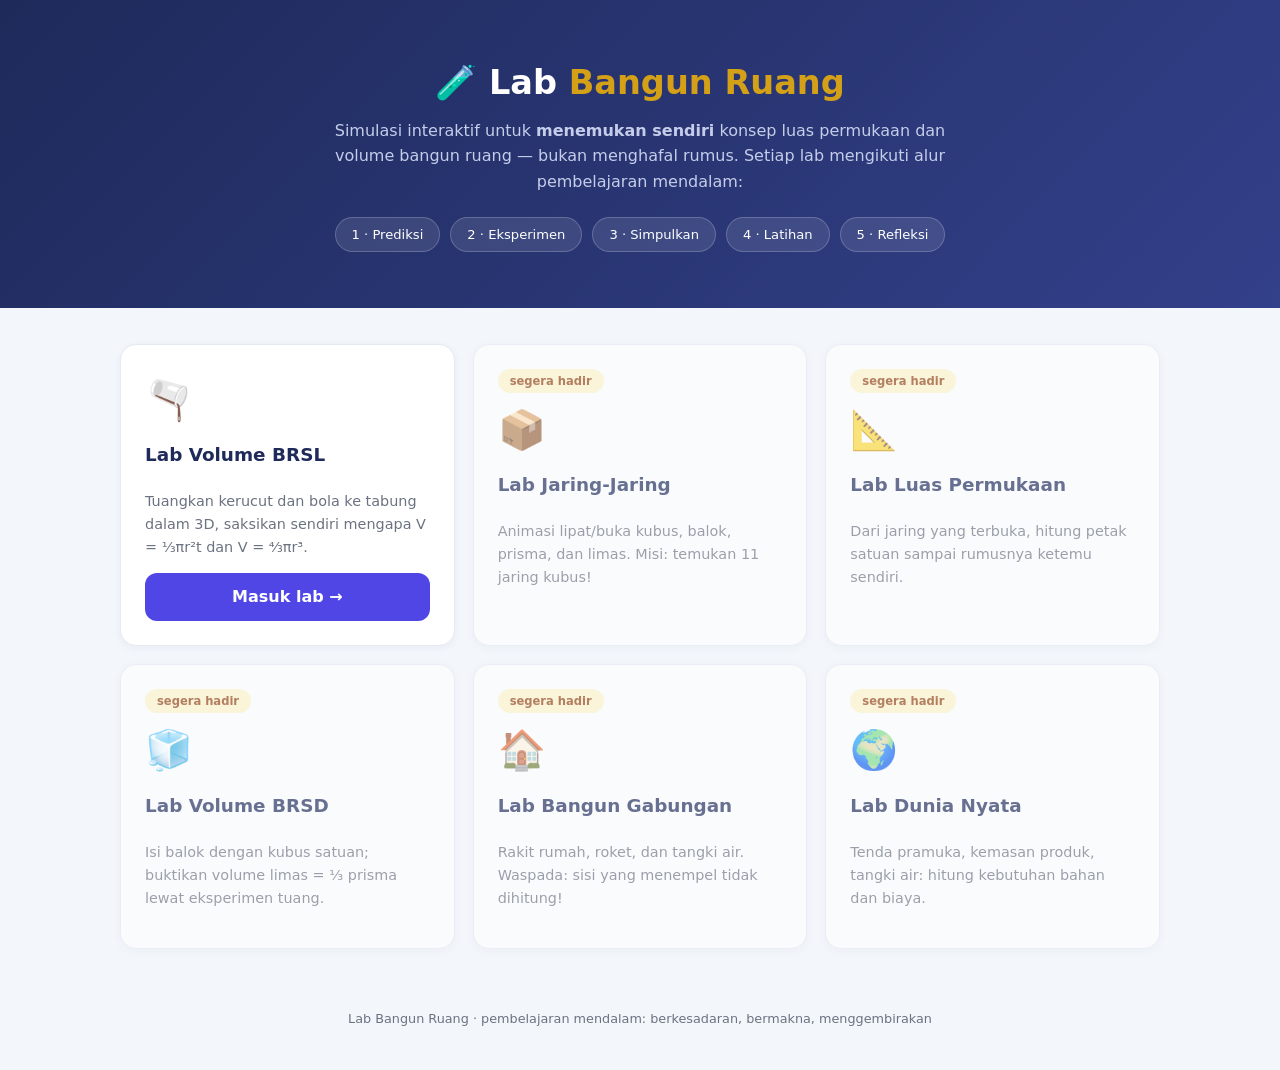
==== index.html @ dd234cab "Lab Bangun Ruang v1: portal + Lab Volume BRSL (prediksi, eksperimen 3D, simpulan, latihan, refleksi)" ====
<!DOCTYPE html>
<html lang="id">
<head>
<meta charset="UTF-8">
<meta name="viewport" content="width=device-width, initial-scale=1.0">
<title>Lab Bangun Ruang</title>
<style>
:root{--navy:#1e2a5a;--indigo:#4f46e5;--gold:#d4a017;--bg:#f3f6fb;--ink:#1f2937;--muted:#6b7280;--line:#e5e9f2}
*{box-sizing:border-box}body{margin:0;font-family:"Segoe UI",system-ui,sans-serif;background:var(--bg);color:var(--ink);line-height:1.6}
.hero{background:linear-gradient(135deg,var(--navy),#33408a);color:#fff;padding:56px 24px;text-align:center}
.hero h1{margin:0 0 8px;font-size:2.1rem}.hero h1 b{color:var(--gold)}
.hero p{color:#c6cdea;max-width:640px;margin:0 auto}
.flow{display:flex;gap:10px;justify-content:center;flex-wrap:wrap;margin-top:22px}
.flow span{background:rgba(255,255,255,.1);border:1px solid rgba(255,255,255,.2);padding:6px 16px;border-radius:999px;font-size:.82rem}
.grid{max-width:1080px;margin:0 auto;padding:36px 20px 60px;display:grid;grid-template-columns:repeat(auto-fill,minmax(300px,1fr));gap:18px}
.lab{background:#fff;border:1px solid var(--line);border-radius:16px;padding:24px;display:flex;flex-direction:column;box-shadow:0 2px 8px rgba(30,42,90,.05)}
.lab .ico{font-size:2.4rem}
.lab h2{margin:10px 0 6px;font-size:1.15rem;color:var(--navy)}
.lab p{color:var(--muted);font-size:.9rem;flex:1}
.lab a.btn{display:inline-block;background:var(--indigo);color:#fff;font-weight:700;text-decoration:none;padding:11px 20px;border-radius:12px;text-align:center}
.lab a.btn:hover{background:#4338ca}
.lab.soon{opacity:.65}.lab.soon .tag{align-self:flex-start;background:#fef3c7;color:#92400e;font-size:.72rem;font-weight:700;padding:3px 12px;border-radius:999px;margin-bottom:6px}
footer{text-align:center;color:var(--muted);font-size:.8rem;padding:0 20px 40px}
</style>
</head>
<body>
<div class="hero">
  <h1>🧪 Lab <b>Bangun Ruang</b></h1>
  <p>Simulasi interaktif untuk <b>menemukan sendiri</b> konsep luas permukaan dan volume bangun ruang —
  bukan menghafal rumus. Setiap lab mengikuti alur pembelajaran mendalam:</p>
  <div class="flow"><span>1 · Prediksi</span><span>2 · Eksperimen</span><span>3 · Simpulkan</span><span>4 · Latihan</span><span>5 · Refleksi</span></div>
</div>
<div class="grid">
  <div class="lab">
    <div class="ico">🫗</div>
    <h2>Lab Volume BRSL</h2>
    <p>Tuangkan kerucut dan bola ke tabung dalam 3D, saksikan sendiri mengapa V = ⅓πr²t dan V = ⁴⁄₃πr³.</p>
    <a class="btn" href="volume-brsl/index.html">Masuk lab →</a>
  </div>
  <div class="lab soon"><span class="tag">segera hadir</span><div class="ico">📦</div><h2>Lab Jaring-Jaring</h2><p>Animasi lipat/buka kubus, balok, prisma, dan limas. Misi: temukan 11 jaring kubus!</p></div>
  <div class="lab soon"><span class="tag">segera hadir</span><div class="ico">📐</div><h2>Lab Luas Permukaan</h2><p>Dari jaring yang terbuka, hitung petak satuan sampai rumusnya ketemu sendiri.</p></div>
  <div class="lab soon"><span class="tag">segera hadir</span><div class="ico">🧊</div><h2>Lab Volume BRSD</h2><p>Isi balok dengan kubus satuan; buktikan volume limas = ⅓ prisma lewat eksperimen tuang.</p></div>
  <div class="lab soon"><span class="tag">segera hadir</span><div class="ico">🏠</div><h2>Lab Bangun Gabungan</h2><p>Rakit rumah, roket, dan tangki air. Waspada: sisi yang menempel tidak dihitung!</p></div>
  <div class="lab soon"><span class="tag">segera hadir</span><div class="ico">🌍</div><h2>Lab Dunia Nyata</h2><p>Tenda pramuka, kemasan produk, tangki air: hitung kebutuhan bahan dan biaya.</p></div>
</div>
<footer>Lab Bangun Ruang · pembelajaran mendalam: berkesadaran, bermakna, menggembirakan</footer>
</body>
</html>
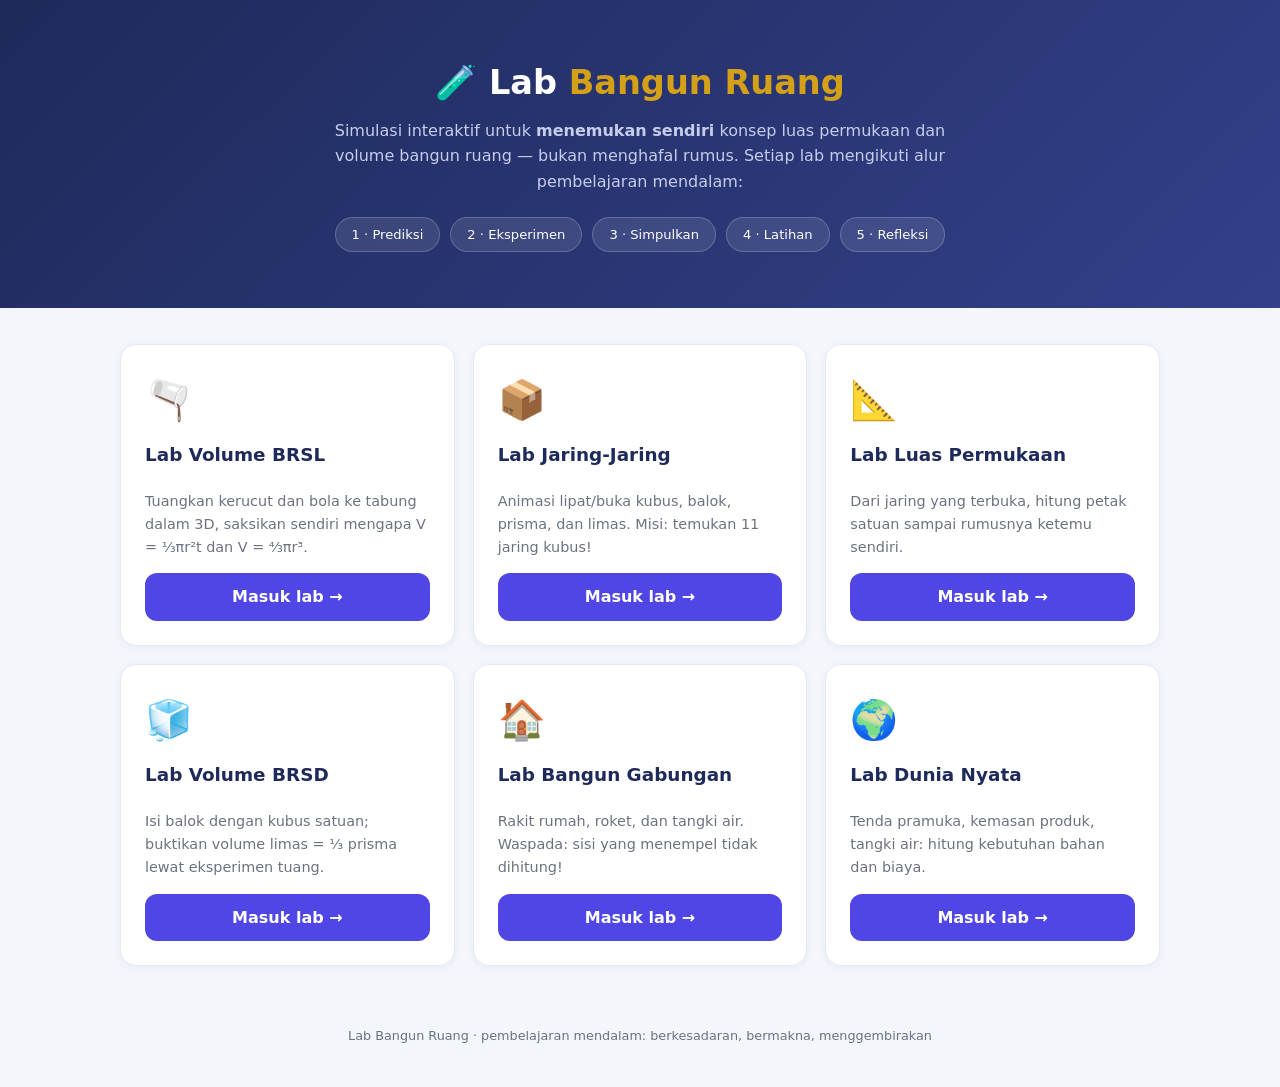
==== commit a7fea058: "Portal 6 lab: jaring-jaring, luas-permukaan, volume-brsd, bangun-gabungan, dunia-nyata Fondasi bersa" ====
--- a/index.html
+++ b/index.html
@@ -37,11 +37,36 @@
     <p>Tuangkan kerucut dan bola ke tabung dalam 3D, saksikan sendiri mengapa V = ⅓πr²t dan V = ⁴⁄₃πr³.</p>
     <a class="btn" href="volume-brsl/index.html">Masuk lab →</a>
   </div>
-  <div class="lab soon"><span class="tag">segera hadir</span><div class="ico">📦</div><h2>Lab Jaring-Jaring</h2><p>Animasi lipat/buka kubus, balok, prisma, dan limas. Misi: temukan 11 jaring kubus!</p></div>
-  <div class="lab soon"><span class="tag">segera hadir</span><div class="ico">📐</div><h2>Lab Luas Permukaan</h2><p>Dari jaring yang terbuka, hitung petak satuan sampai rumusnya ketemu sendiri.</p></div>
-  <div class="lab soon"><span class="tag">segera hadir</span><div class="ico">🧊</div><h2>Lab Volume BRSD</h2><p>Isi balok dengan kubus satuan; buktikan volume limas = ⅓ prisma lewat eksperimen tuang.</p></div>
-  <div class="lab soon"><span class="tag">segera hadir</span><div class="ico">🏠</div><h2>Lab Bangun Gabungan</h2><p>Rakit rumah, roket, dan tangki air. Waspada: sisi yang menempel tidak dihitung!</p></div>
-  <div class="lab soon"><span class="tag">segera hadir</span><div class="ico">🌍</div><h2>Lab Dunia Nyata</h2><p>Tenda pramuka, kemasan produk, tangki air: hitung kebutuhan bahan dan biaya.</p></div>
+  <div class="lab">
+    <div class="ico">📦</div>
+    <h2>Lab Jaring-Jaring</h2>
+    <p>Animasi lipat/buka kubus, balok, prisma, dan limas. Misi: temukan 11 jaring kubus!</p>
+    <a class="btn" href="jaring-jaring/index.html">Masuk lab →</a>
+  </div>
+  <div class="lab">
+    <div class="ico">📐</div>
+    <h2>Lab Luas Permukaan</h2>
+    <p>Dari jaring yang terbuka, hitung petak satuan sampai rumusnya ketemu sendiri.</p>
+    <a class="btn" href="luas-permukaan/index.html">Masuk lab →</a>
+  </div>
+  <div class="lab">
+    <div class="ico">🧊</div>
+    <h2>Lab Volume BRSD</h2>
+    <p>Isi balok dengan kubus satuan; buktikan volume limas = ⅓ prisma lewat eksperimen tuang.</p>
+    <a class="btn" href="volume-brsd/index.html">Masuk lab →</a>
+  </div>
+  <div class="lab">
+    <div class="ico">🏠</div>
+    <h2>Lab Bangun Gabungan</h2>
+    <p>Rakit rumah, roket, dan tangki air. Waspada: sisi yang menempel tidak dihitung!</p>
+    <a class="btn" href="bangun-gabungan/index.html">Masuk lab →</a>
+  </div>
+  <div class="lab">
+    <div class="ico">🌍</div>
+    <h2>Lab Dunia Nyata</h2>
+    <p>Tenda pramuka, kemasan produk, tangki air: hitung kebutuhan bahan dan biaya.</p>
+    <a class="btn" href="dunia-nyata/index.html">Masuk lab →</a>
+  </div>
 </div>
 <footer>Lab Bangun Ruang · pembelajaran mendalam: berkesadaran, bermakna, menggembirakan</footer>
 </body>
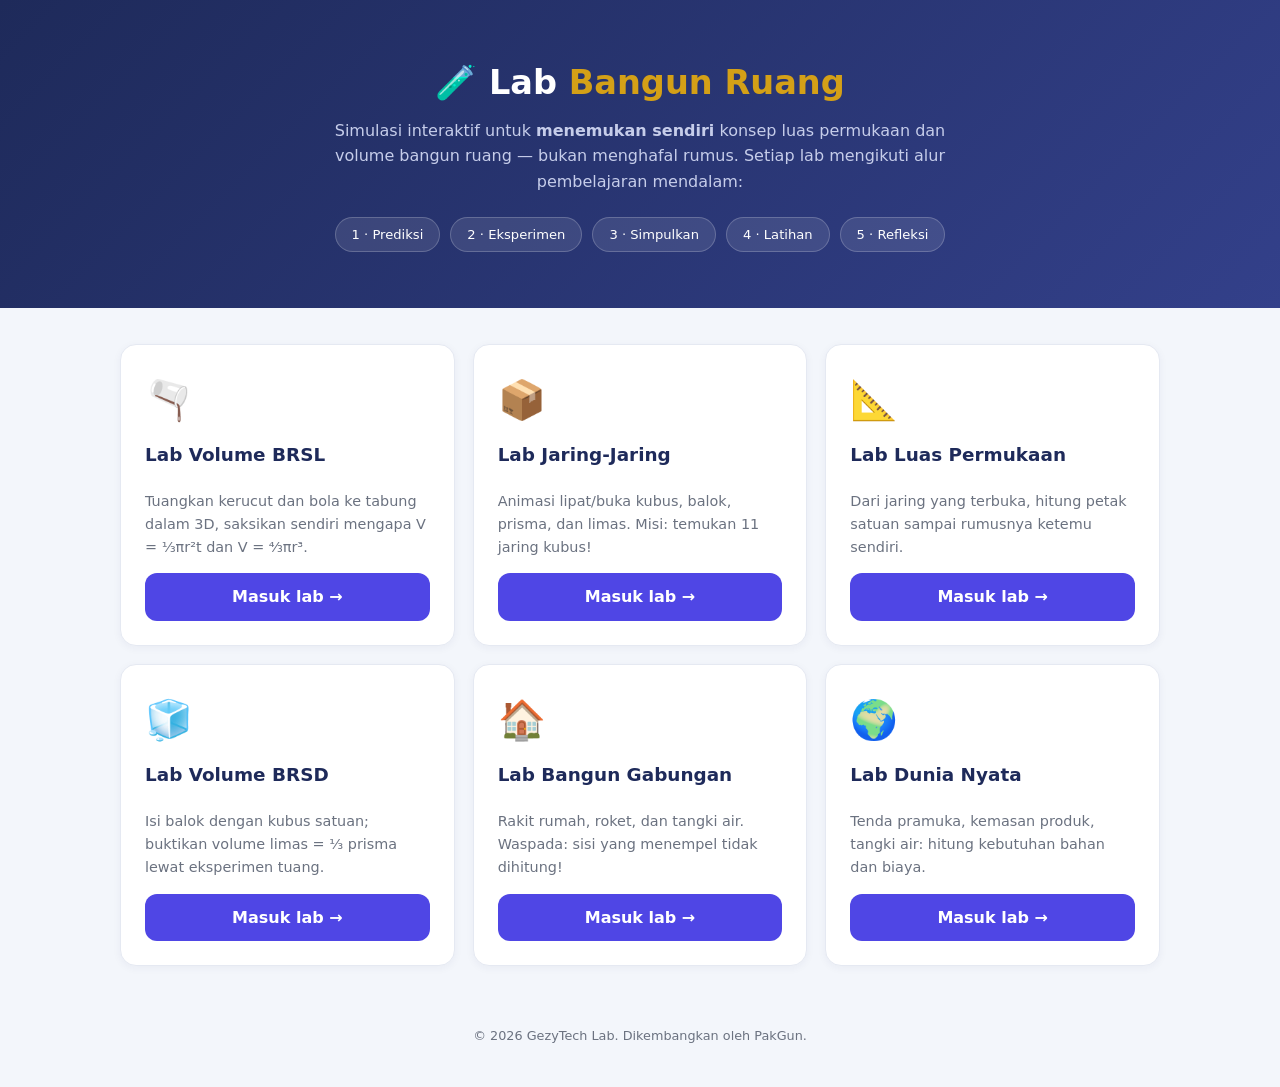
==== commit bf8d6021: "Footer: © 2026 GezyTech Lab. Dikembangkan oleh PakGun." ====
--- a/index.html
+++ b/index.html
@@ -68,6 +68,6 @@
     <a class="btn" href="dunia-nyata/index.html">Masuk lab →</a>
   </div>
 </div>
-<footer>Lab Bangun Ruang · pembelajaran mendalam: berkesadaran, bermakna, menggembirakan</footer>
+<footer>© 2026 GezyTech Lab. Dikembangkan oleh PakGun.</footer>
 </body>
 </html>
